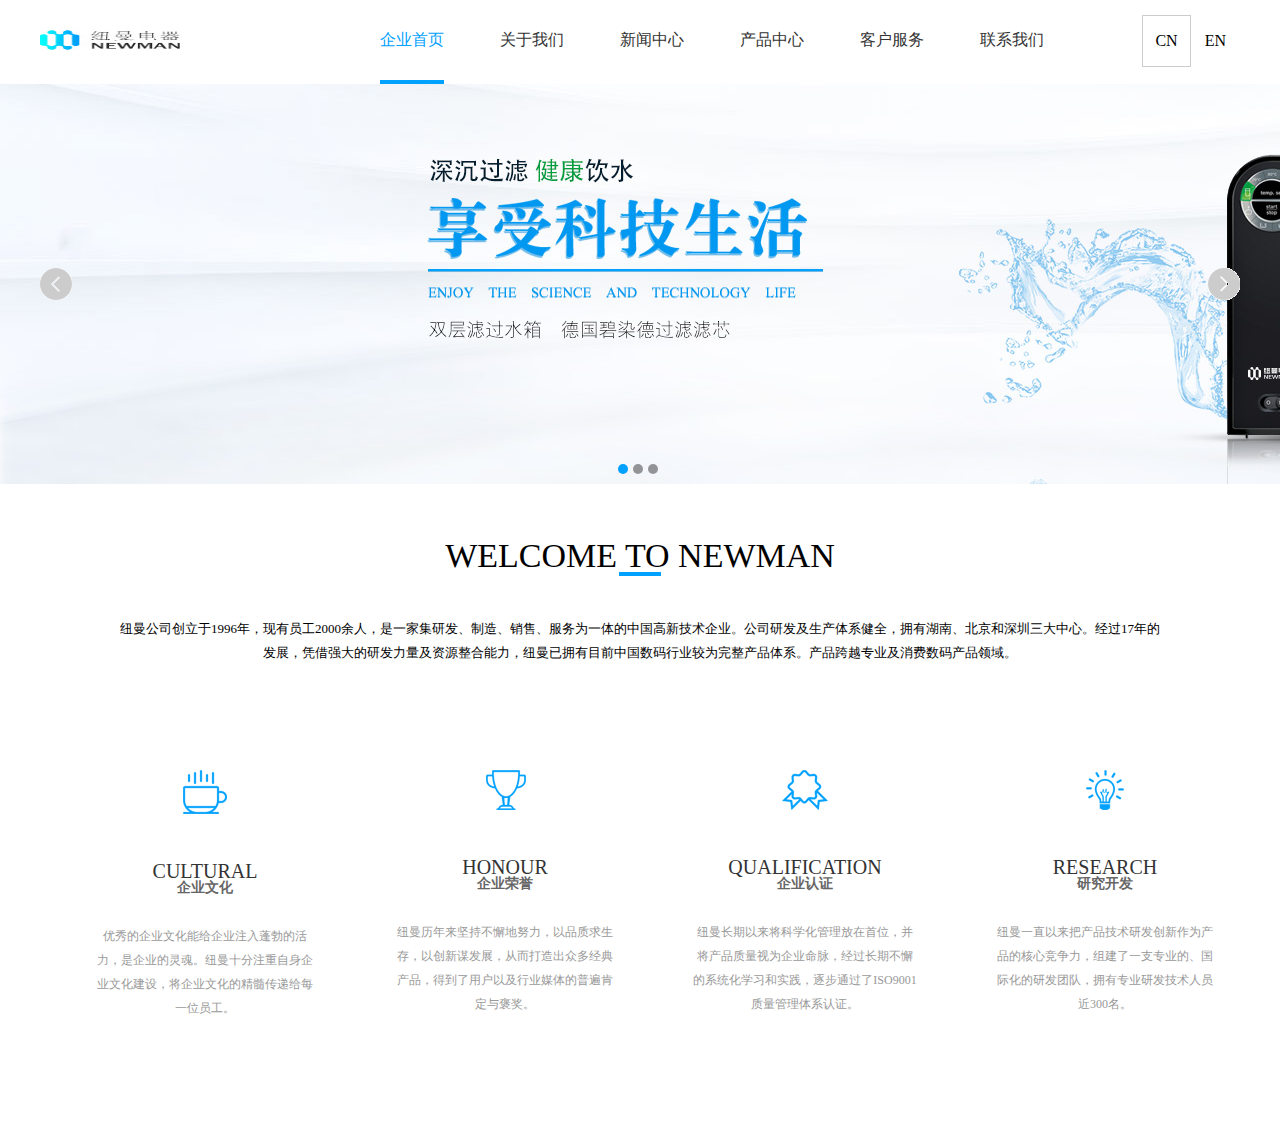
==== index.html @ f2f5bb59 "start newman" ====
<!DOCTYPE html>
<html lang="en">

<head>
    <meta charset="UTF-8">
    <meta http-equiv="X-UA-Compatible" content="IE=edge">
    <meta name="viewport" content="width=device-width, initial-scale=1.0">
    <title>纽曼官网</title>
    <!-- meta设置 -->
    <meta name="keyframes" content="纽曼官网,纽曼电器">
    <!-- content内方便SEO抓取关键字 -->
    <meta name="description" content="该网站为纽曼公司的一个产品展示网站">
    <!-- description: 网站的描述 -->
    <meta name="render" content="webkit">
    <!-- 优先对webkit浏览器进行渲染 -->

    <!-- 引入CSS -->
    <link rel="stylesheet" href="css/reset.css">
    <link rel="stylesheet" href="css/public.css">
    <link rel="stylesheet" href="css/index.css">
</head>

<body>
    <!--  导航栏 -->
    <header>
        <a href="./index.html"><img src="./home/image/logo.jpg" alt="logo" class="logo"></img>
        </a>
        <ul class="nav">
            <li><a class="active" href="./index.html">企业首页</a></li>
            <li><a href="./about/about.html">关于我们</a></li>
            <li><a href="./news/news.html">新闻中心</a></li>
            <li><a href="./produst/produst.html">产品中心</a></li>
            <li><a href="./service/service.html">客户服务</a></li>
            <li><a href="./service/service.html">联系我们</a></li>
        </ul>
        <ul class="language">
            <li>CN</li>
            <li>EN</li>
        </ul>
    </header>

    <!-- 轮播图 banner-->
    <div class="banner">
        <ul class="imgs">
            <li>
                <a href="./index.html"><img src="./home/image/banner_01.jpg" alt="banner"></a>
            </li>
            <li>
                <a href="./index.html"><img src="./home/image/banner_02.jpg" alt="banner"></a>
            </li>
            <li>
                <a href="./index.html"><img src="./home/image/banner_03.jpg" alt="banner"></a>
            </li>
        </ul>
        <!-- 控制器 -->
        <div class="prev"></div>
        <div class="next"></div>

        <!-- 计数器 -->
        <ul class="count">
            <li class="on"></li>
            <li></li>
            <li></li>
        </ul>
    </div>

    <!-- Welcome 部分 -->
    <div class="welcome">
        <h2 class="title">welcome to newman </h2>
        <p>纽曼公司创立于1996年，现有员工2000余人，是一家集研发、制造、销售、服务为一体的中国高新技术企业。公司研发及生产体系健全，拥有湖南、北京和深圳三大中心。经过17年的发展，凭借强大的研发力量及资源整合能力，纽曼已拥有目前中国数码行业较为完整产品体系。产品跨越专业及消费数码产品领域。</p>
        <ul class="classic">
            <li>
                <img src="./home/image/index-cultural01.png" alt="classic">
                <h3>cultural</h3>
                <h4>企业文化</h4>
                <p>优秀的企业文化能给企业注入蓬勃的活力，是企业的灵魂。纽曼十分注重自身企业文化建设，将企业文化的精髓传递给每一位员工。</p>
            </li>
            <li>
                <img src="./home/image/index-cultural02.png" alt="classic">
                <h3>honour</h3>
                <h4>企业荣誉</h4>
                <p>纽曼历年来坚持不懈地努力，以品质求生存，以创新谋发展，从而打造出众多经典产品，得到了用户以及行业媒体的普遍肯定与褒奖。</p>
            </li>
            <li>
                <img src="./home/image/index-cultural03.png" alt="classic">
                <h3>qualification</h3>
                <h4>企业认证</h4>
                <p>纽曼长期以来将科学化管理放在首位，并将产品质量视为企业命脉，经过长期不懈的系统化学习和实践，逐步通过了ISO9001质量管理体系认证。</p>
            </li>
            <li>
                <img src="./home/image/index-cultural04.png" alt="classic">
                <h3>research</h3>
                <h4>研究开发</h4>
                <p>纽曼一直以来把产品技术研发创新作为产品的核心竞争力，组建了一支专业的、国际化的研发团队，拥有专业研发技术人员近300名。</p>
            </li>
        </ul>
    </div>
</body>

</html>
---- css/public.css ----
/*  公共样式的CSS文件 */


/* 因为所有的样式都具有相同的导航栏，写在 public 公共的样式 */

header {
    width: 1200px;
    height: 80px;
    line-height: 80px;
    margin: 0 auto;
    background-color: #fff;
    /* overflow: hidden; */
}

header .logo {
    width: 140px;
    height: 40px;
    /* 200px logo左边的距离 */
    margin: 20px 200px 0 0;
    float: left;
}


/* nav 部分 */

.header .nav {
    float: left;
    /* 清除nav里边的浮动 */
    overflow: hidden;
}

header .nav li {
    float: left;
    /* width: 125px; */
    margin-right: 56px;
    font-size: 16px;
}


/* 添加下划线*/

header .nav li:first-child,
header .nav li:hover {
    content: '';
    display: block;
    border-bottom: 4px solid #01a1ff;
}


/*  a标签字体的颜色*/

header .nav li a {
    color: #333333;
}


/* 默认active 被点击, a的字体颜色 */

header .nav li .active {
    color: #01a1ff;
}

header .nav li:hover a {
    color: #01a1ff;
}


/* language 部分 */

header .language {
    float: right;
    overflow: hidden;
}

header .language li {
    float: left;
    width: 47px;
    height: 50px;
    /*  边框透明 */
    border: 1px solid transparent;
    line-height: 50px;
    text-align: center;
    margin-top: 15px;
}

header .language li:first-child {
    border: 1px solid #ccc;
}

header .language li:hover {
    border: 1px solid #ccc;
}


/* banner 部分 */

.banner {
    width: 100%;
    height: 400px;
    /* 给出定位 */
    position: relative;
    overflow: hidden;
}


/* 轮播图部分 */

.banner .imgs {
    /* 多张图的宽度 */
    width: 1000%;
    position: absolute;
}

.banner li {
    float: left;
}

.banner img {
    /* 图片大小 */
    width: 100%;
    height: 400px;
    cursor: default;
}


/* 控制器 */

.banner .prev,
.banner .next {
    position: absolute;
    top: 184px;
    width: 32px;
    height: 32px;
    z-index: 10;
    cursor: pointer;
}

.banner .prev {
    background: url("../home/image/index-xb2.png") no-repeat;
    left: 40px;
}

.banner .prev:hover {
    background: url("../home/image/index-xb4.png") no-repeat;
    left: 40px;
}

.banner .next {
    background: url("../home/image/index-xb1.png") no-repeat;
    right: 40px;
}

.banner .next:hover {
    background: url("../home/image/index-xb3.png") no-repeat;
    right: 40px;
}


/* 计数器 */

.banner .count {
    width: 100%;
    height: 10px;
    position: absolute;
    left: 50%;
    bottom: 10px;
    margin-left: -22.5px;
}

.banner .count li {
    float: left;
    width: 10px;
    height: 10px;
    background-color: #000;
    opacity: .4;
    border-radius: 50%;
    margin-right: 5px;
    cursor: pointer;
}

.banner .count .on {
    background-color: #01a1ff;
    opacity: 1;
}


/*  title 部分 */

.title {
    font-size: 34px;
    font-family: 'Franklin Gothic Medium';
    /* 字母全部大写 */
    text-transform: uppercase;
    text-align: center;
    /* 定位 */
    position: relative;
    margin-bottom: 44px;
}

.title:after {
    /* 设置 title 下边的下划线 */
    content: '';
    display: block;
    width: 42px;
    border-bottom: 4px solid #01a1ff;
    position: absolute;
    left: 50%;
    margin-left: -21px;
    bottom: -3px;
}
---- css/index.css ----
.welcome {
    margin: 55px auto 120px;
    width: 1200px;
}

.welcome>p {
    /* width: 1200px; */
    font-size: 13px;
    padding: 0 80px;
    line-height: 24px;
    text-align: center;
}


/* 四组图片样式 */

.welcome .classic {
    width: 1200px;
    /* 弹性布局 */
    display: flex;
    /* 与上边元素拉开距离 */
    margin-top: 105px;
    /*  */
    padding: 0 15px;
    /* justify-content: space-around: 所有子元素等分空白区域 （重要）
        弹性布局*/
    justify-content: space-around;
}

.welcome .classic li {
    /* 所有的li ， 所占的宽度 227px*/
    flex: 0 0 227px;
    text-align: center;
}


/* 设置classic 中的字体 */

.welcome .classic h3 {
    font-size: 20px;
    color: #333;
    /* 单词全部大写 */
    text-transform: uppercase;
    /* h3 的上边距 */
    margin-top: 44px;
    font-weight: 900px;
}

.welcome .classic h4 {
    font-size: 14px;
    color: #666;
    /* 盒子下边距 */
    margin-bottom: 29px;
    font-weight: 800;
}

.welcome .classic p {
    font-size: 12px;
    color: #999;
    line-height: 24px;
}
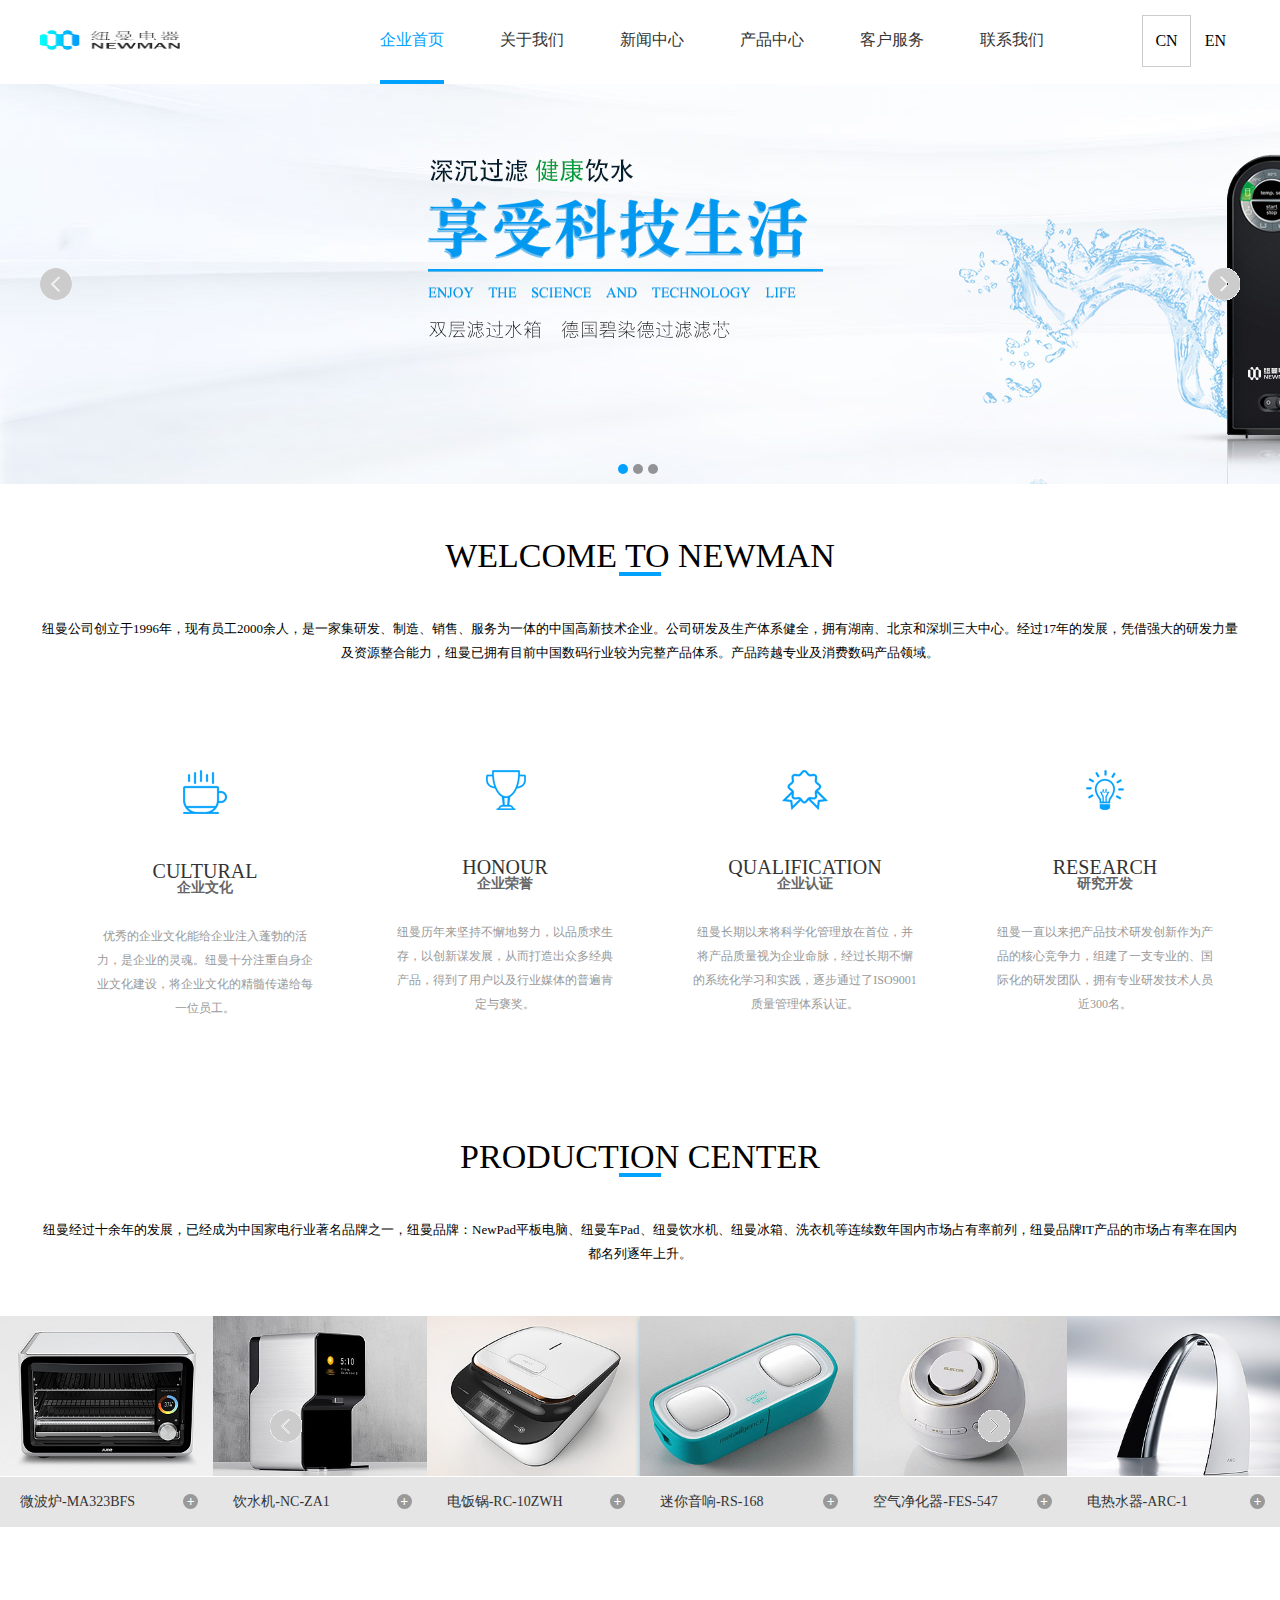
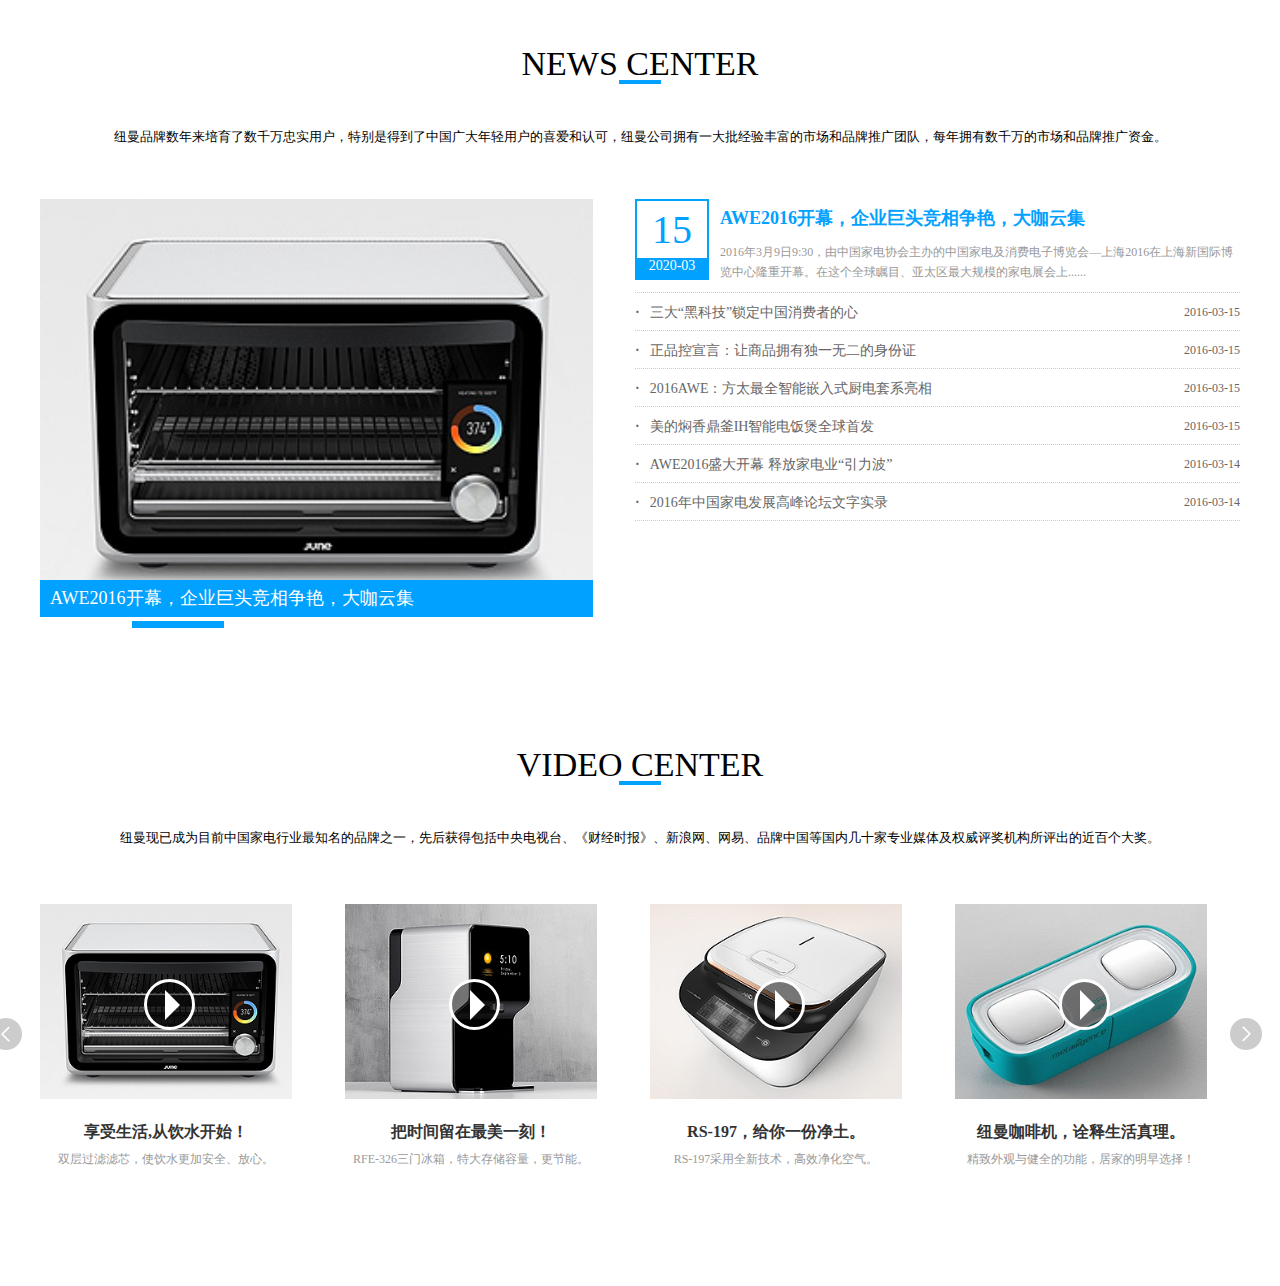
==== commit 001ea649: "Change index.html and index.css" ====
--- a/index.html
+++ b/index.html
@@ -67,7 +67,7 @@
     <!-- Welcome 部分 -->
     <div class="welcome">
         <h2 class="title">welcome to newman </h2>
-        <p>纽曼公司创立于1996年，现有员工2000余人，是一家集研发、制造、销售、服务为一体的中国高新技术企业。公司研发及生产体系健全，拥有湖南、北京和深圳三大中心。经过17年的发展，凭借强大的研发力量及资源整合能力，纽曼已拥有目前中国数码行业较为完整产品体系。产品跨越专业及消费数码产品领域。</p>
+        <p class="index-p">纽曼公司创立于1996年，现有员工2000余人，是一家集研发、制造、销售、服务为一体的中国高新技术企业。公司研发及生产体系健全，拥有湖南、北京和深圳三大中心。经过17年的发展，凭借强大的研发力量及资源整合能力，纽曼已拥有目前中国数码行业较为完整产品体系。产品跨越专业及消费数码产品领域。</p>
         <ul class="classic">
             <li>
                 <img src="./home/image/index-cultural01.png" alt="classic">
@@ -95,6 +95,159 @@
             </li>
         </ul>
     </div>
+
+    <!-- production center 产品中心 -->
+    <div class="pro-center">
+        <h2 class="title">PRODUCTION CENTER</h2>
+        <p class="index-p">纽曼经过十余年的发展，已经成为中国家电行业著名品牌之一，纽曼品牌：NewPad平板电脑、纽曼车Pad、纽曼饮水机、纽曼冰箱、洗衣机等连续数年国内市场占有率前列，纽曼品牌IT产品的市场占有率在国内都名列逐年上升。</p>
+        <ul class="pro-list">
+            <li>
+                <a href="#">
+                    <img src="./home/image/pro-center1.jpg" alt="product">
+                    <span class="pro-title">
+                        <span>微波炉-MA323BFS</span>
+                    <span class="add">+</span>
+                    </span>
+                </a>
+            </li>
+            <li>
+                <a href="#">
+                    <img src="./home/image/pro-center2.jpg" alt="product">
+                    <span class="pro-title">
+                        <span>饮水机-NC-ZA1</span>
+                    <span class="add">+</span>
+                    </span>
+                </a>
+            </li>
+            <li>
+                <a href="#">
+                    <img src="./home/image/pro-center3.jpg" alt="product">
+                    <span class="pro-title">
+                    <span>电饭锅-RC-10ZWH</span>
+                    <span class="add">+</span>
+                    </span>
+                </a>
+            </li>
+            <li>
+                <a href="#">
+                    <img src="./home/image/pro-center4.jpg" alt="product">
+                    <span class="pro-title">
+                    <span>迷你音响-RS-168</span>
+                    <span class="add">+</span>
+                    </span>
+                </a>
+            </li>
+            <li>
+                <a href="#">
+                    <img src="./home/image/pro-center5.jpg" alt="product">
+                    <span class="pro-title">
+                    <span>空气净化器-FES-547</span>
+                    <span class="add">+</span>
+                    </span>
+                </a>
+            </li>
+            <li>
+                <a href="#">
+                    <img src="./home/image/pro-center6.jpg" alt="product">
+                    <span class="pro-title">
+                    <span>电热水器-ARC-1</span>
+                    <span class="add">+</span>
+                    </span>
+                </a>
+            </li>
+        </ul>
+        <div class="prev"></div>
+        <div class="next"></div>
+    </div>
+
+    <!-- New center 新闻中心 -->
+    <div class="news-center">
+        <h2 class="title">NEWS CENTER</h2>
+        <p class="index-p">纽曼品牌数年来培育了数千万忠实用户，特别是得到了中国广大年轻用户的喜爱和认可，纽曼公司拥有一大批经验丰富的市场和品牌推广团队，每年拥有数千万的市场和品牌推广资金。</p>
+        <div class="news-show">
+            <div class="news-left">
+                <img src="./home/image/pro-center1.jpg" alt="news">
+                <p>AWE2016开幕，企业巨头竞相争艳，大咖云集</p>
+                <ul>
+                    <li></li>
+                    <li class="news-active"></li>
+                    <li></li>
+                    <li></li>
+                    <li></li>
+                    <li></li>
+                </ul>
+            </div>
+            <div class="news-right">
+                <div class="news-dateil">
+                    <!-- 日期 -->
+                    <div class="news-date">
+                        <span>15</span>
+                        <span>2020-03</span>
+                    </div>
+                    <!-- 新闻上边内容 -->
+                    <div class="news-content">
+                        <span class="h2">AWE2016开幕，企业巨头竞相争艳，大咖云集</span>
+                        <span class="p">2016年3月9日9:30，由中国家电协会主办的中国家电及消费电子博览会—上海2016在上海新国际博览中心隆重开幕。在这个全球瞩目、亚太区最大规模的家电展会上......</span>
+                    </div>
+                    <!-- 清除浮动 -->
+                    <div class="clear" style="clear:both;"></div>
+                    <ul class="news-list">
+                        <li><a href="#"><i>·</i>三大“黑科技”锁定中国消费者的心  <small>2016-03-15</small></a></li>
+                        <li><a href="#"><i>·</i>正品控宣言：让商品拥有独一无二的身份证   <small>2016-03-15</small></a></li>
+                        <li><a href="#"><i>·</i>2016AWE：方太最全智能嵌入式厨电套系亮相  <small>2016-03-15</small></a></li>
+                        <li><a href="#"><i>·</i>美的焖香鼎釜IH智能电饭煲全球首发   <small>2016-03-15</small></a></li>
+                        <li><a href="#"><i>·</i>AWE2016盛大开幕 释放家电业“引力波”  <small>2016-03-14</small></a></li>
+                        <li><a href="#"><i>·</i>2016年中国家电发展高峰论坛文字实录  <small>2016-03-14</small></a></li>
+                    </ul>
+                </div>
+            </div>
+        </div>
+    </div>
+
+    <!--  video center  -->
+    <div class="video-center">
+        <h2 class="title">video center</h2>
+        <p class="index-p">纽曼现已成为目前中国家电行业最知名的品牌之一，先后获得包括中央电视台、《财经时报》、新浪网、网易、品牌中国等国内几十家专业媒体及权威评奖机构所评出的近百个大奖。</p>
+
+        <ul class="video-list">
+            <li>
+                <a href="#">
+                    <img src="./home/image/pro-center1.jpg" alt="video">
+                    <span class="play"></span>
+                    <span class="video-title">享受生活,从饮水开始！</span>
+                    <span class="video-desc">双层过滤滤芯，使饮水更加安全、放心。</span>
+                </a>
+            </li>
+            <li>
+                <a href="#">
+                    <img src="./home/image/pro-center2.jpg" alt="video">
+                    <span class="play"></span>
+                    <span class="video-title">把时间留在最美一刻！</span>
+                    <span class="video-desc">RFE-326三门冰箱，特大存储容量，更节能。</span>
+                </a>
+            </li>
+            <li>
+                <a href="#">
+                    <img src="./home/image/pro-center3.jpg" alt="video">
+                    <span class="play"></span>
+                    <span class="video-title">RS-197，给你一份净土。</span>
+                    <span class="video-desc">RS-197采用全新技术，高效净化空气。</span>
+                </a>
+            </li>
+            <li>
+                <a href="#">
+                    <img src="./home/image/pro-center4.jpg" alt="video">
+                    <span class="play"></span>
+                    <span class="video-title">纽曼咖啡机，诠释生活真理。</span>
+                    <span class="video-desc">精致外观与健全的功能，居家的明早选择！</span>
+                </a>
+            </li>
+        </ul>
+        <div class="prev"></div>
+        <div class="next"></div>
+    </div>
+
+    <!-- footer 部分 -->
 </body>
 
 </html>--- a/css/public.css
+++ b/css/public.css
@@ -125,8 +125,8 @@
 
 /* 控制器 */
 
-.banner .prev,
-.banner .next {
+.prev,
+.next {
     position: absolute;
     top: 184px;
     width: 32px;
@@ -135,22 +135,22 @@
     cursor: pointer;
 }
 
-.banner .prev {
+.prev {
     background: url("../home/image/index-xb2.png") no-repeat;
     left: 40px;
 }
 
-.banner .prev:hover {
+.prev:hover {
     background: url("../home/image/index-xb4.png") no-repeat;
     left: 40px;
 }
 
-.banner .next {
+.next {
     background: url("../home/image/index-xb1.png") no-repeat;
     right: 40px;
 }
 
-.banner .next:hover {
+.next:hover {
     background: url("../home/image/index-xb3.png") no-repeat;
     right: 40px;
 }
@@ -207,4 +207,16 @@
     left: 50%;
     margin-left: -21px;
     bottom: -3px;
+}
+
+
+/* 首页 p 标签 */
+
+.index-p {
+    width: 1200px;
+    font-family: 微软雅黑;
+    font-size: 13px;
+    line-height: 24px;
+    text-align: center;
+    margin: 0 auto;
 }--- a/css/index.css
+++ b/css/index.css
@@ -1,14 +1,6 @@
 .welcome {
     margin: 55px auto 120px;
     width: 1200px;
-}
-
-.welcome>p {
-    /* width: 1200px; */
-    font-size: 13px;
-    padding: 0 80px;
-    line-height: 24px;
-    text-align: center;
 }
 
 
@@ -58,4 +50,367 @@
     font-size: 12px;
     color: #999;
     line-height: 24px;
+}
+
+
+/* 处理第二栏的轮播图 */
+
+.pro-center {
+    margin-bottom: 120px;
+    position: relative;
+}
+
+.pro-center .pro-list {
+    width: 100%;
+    overflow: hidden;
+    margin-top: 50px;
+}
+
+.pro-center .pro-list li {
+    float: left;
+    position: relative;
+    width: 16.666%;
+    border: 0px solid transparent;
+    /* box-sizing: border-box; 盒子所有的宽度 */
+    box-sizing: border-box;
+    /* padding */
+}
+
+.pro-center .pro-list li img {
+    /* img 宽度 */
+    width: 100%;
+    cursor: default;
+}
+
+.pro-center .pro-list li:hover .pro-title {
+    background-color: #01a1ff;
+    color: #fff;
+}
+
+.pro-center .pro-list li:hover .pro-title .add {
+    background-color: #fff;
+    color: #01a1ff;
+}
+
+.pro-center .pro-title {
+    /* 图片下的文字 */
+    width: 100%;
+    height: 50px;
+    display: block;
+    background-color: #e5e5e5;
+    line-height: 50px;
+    font-size: 14px;
+    color: #333;
+    position: relative;
+    margin-top: -2px;
+}
+
+.pro-center .pro-title span:first-child {
+    padding-left: 20px;
+}
+
+.pro-center .pro-title .add {
+    /* + 号 */
+    position: absolute;
+    width: 15px;
+    height: 15px;
+    line-height: 15px;
+    display: block;
+    background-color: #999999;
+    border-radius: 50%;
+    top: 17.5px;
+    right: 15px;
+    color: #fff;
+    text-align: center;
+    font-weight: 900;
+}
+
+
+/*  轮播图按钮，选自公共样式 public.css ,然后通过定位*/
+
+.pro-center .prev,
+.pro-center .next {
+    position: absolute;
+}
+
+.pro-center .prev {
+    top: 270px;
+    left: 270px;
+}
+
+.pro-center .next {
+    top: 270px;
+    right: 270px;
+}
+
+
+/* news 新闻中心  */
+
+.news-center {
+    width: 1200px;
+    margin: 0 auto 120px;
+}
+
+.news-show {
+    margin-top: 50px;
+    overflow: hidden;
+    /* 定位 */
+    position: relative;
+}
+
+.news-show .news-left {
+    float: left;
+}
+
+.news-show .news-left img {
+    width: 553px;
+}
+
+.news-show .news-left p {
+    font-size: 18px;
+    text-transform: uppercase;
+    height: 37px;
+    width: 553px;
+    line-height: 37px;
+    position: absolute;
+    background-color: #01a1ff;
+    color: #fff;
+    bottom: 11px;
+    padding-left: 10px;
+    box-sizing: border-box;
+}
+
+
+/* 图片下的下划线 */
+
+.news-show .news-left li {
+    float: left;
+    width: 92px;
+    height: 7px;
+    background-color: #fff;
+    margin-top: 4px;
+}
+
+.news-show .news-left li.news-active {
+    background-color: #01a1ff;
+}
+
+
+/* new-right  */
+
+.news-center .news-show .news-right {
+    /* 总的宽度 */
+    width: 605px;
+    float: right;
+}
+
+.news-right .news-dateil {
+    /* 清除浮动 */
+    overflow: hidden;
+}
+
+.news-right .news-dateil .news-date {
+    /* 左浮动 */
+    float: left;
+    width: 70px;
+    height: 77px;
+    border: 2px solid #01a1ff;
+    display: block;
+    margin-right: 10px;
+}
+
+.news-right .news-dateil .news-date span:first-child {
+    font: 40px Tahoma;
+    display: block;
+    line-height: 57px;
+    text-align: center;
+    height: 57px;
+    color: #01a1ff;
+}
+
+.news-right .news-dateil .news-date span:last-child {
+    display: block;
+    height: 20px;
+    line-height: 20px;
+    text-align: center;
+    color: #fff;
+    font: 14px Tahoma;
+    background-color: #01a1ff;
+}
+
+.news-right .news-dateil .news-content {
+    float: right;
+    width: 520px;
+    /* 排在一行上 */
+    display: block;
+    margin-bottom: 10px;
+}
+
+.news-right .news-dateil .news-content .h2 {
+    color: #01a1ff;
+    font-size: 18px;
+    margin: 10px 0 15px;
+    display: block;
+    font-weight: 900;
+}
+
+.news-right .news-dateil .news-content .p {
+    font-size: 12px;
+    color: #999;
+    line-height: 20px;
+    display: block;
+}
+
+
+/* .news-right  --list  */
+
+.news-right .news-list {
+    /* 没有给到 a 标签 */
+    font-size: 14px;
+    color: #666;
+}
+
+.news-right .news-list li {
+    padding: 13px 0 10px;
+    border-top: 1px dotted #ccc;
+}
+
+.news-right .news-list li a {
+    font-size: 14px;
+    color: #666;
+}
+
+.news-right .news-list li:last-child {
+    border-bottom: 1px dotted #ccc;
+}
+
+.news-right .news-list li i {
+    font-weight: 900;
+    margin-right: 10px;
+}
+
+.news-right .news-list li small {
+    position: absolute;
+    font-size: 12px;
+    right: 0;
+}
+
+
+/*  video 部分 */
+
+.video-center {
+    width: 1200px;
+    margin: 0 auto;
+    position: relative;
+}
+
+.video-list {
+    /* 上边距 */
+    margin-top: 54px;
+    overflow: hidden;
+}
+
+.video-list li img {
+    /* 设置图片大小 */
+    width: 260px;
+    height: 195px;
+    display: block;
+}
+
+.video-list li {
+    float: left;
+    width: 252px;
+    margin-right: 53px;
+    text-align: center;
+    /* 定位,为play的video键  */
+    position: relative;
+    /* li 标签清除浮动， 清除多出的部分 */
+    overflow: hidden;
+    margin-bottom: 120px;
+}
+
+.video-center li:last-child {
+    /* 最后一个没有缩进 */
+    margin-right: 0;
+}
+
+
+/* 增加视频的按钮 */
+
+.video-list .play {
+    display: block;
+    width: 45px;
+    height: 45px;
+    border: 3px solid #fff;
+    background-color: rgba(0, 0, 0, .5);
+    /* 圆角 */
+    border-radius: 50%;
+    position: absolute;
+    left: 104px;
+    top: 75px;
+}
+
+
+/* 设置 video 的三角 */
+
+.video-list .play:after {
+    content: '';
+    display: block;
+    /* 15个像素的透明边框 */
+    border: 15px solid transparent;
+    border-left-color: #fff;
+    position: absolute;
+    left: 18px;
+    top: 8px;
+}
+
+.video-list .video-title {
+    margin: 25px 0 10px;
+    color: #333;
+    font-weight: bold;
+    font-size: 16px;
+    display: block;
+}
+
+.video-list .video-desc {
+    font-size: 12px;
+    color: #999;
+}
+
+.video-list li:hover {
+    /* 边框阴影 */
+    box-shadow: 3px 3px 3px #01a1ff, -3px -3px 3px #01a1ff;
+}
+
+.video-list li:hover .video-title {
+    color: #01a1ff;
+}
+
+
+/*  视频键 hover 显示突出效果 */
+
+.video-list li:hover .play {
+    /* video 加上视频键 */
+    width: 54px;
+    height: 54px;
+    border: 3px solid #01a1ff;
+    background-color: rgba(255, 255, 255, .5);
+    left: 100px;
+    top: 73px;
+}
+
+.video-list li:hover .play:after {
+    border-left-color: #01a1ff;
+    left: 21px;
+    top: 11px;
+}
+
+.video-center .prev {
+    left: -50px;
+    top: 270px;
+}
+
+.video-center .next {
+    right: -22px;
+    top: 270px;
 }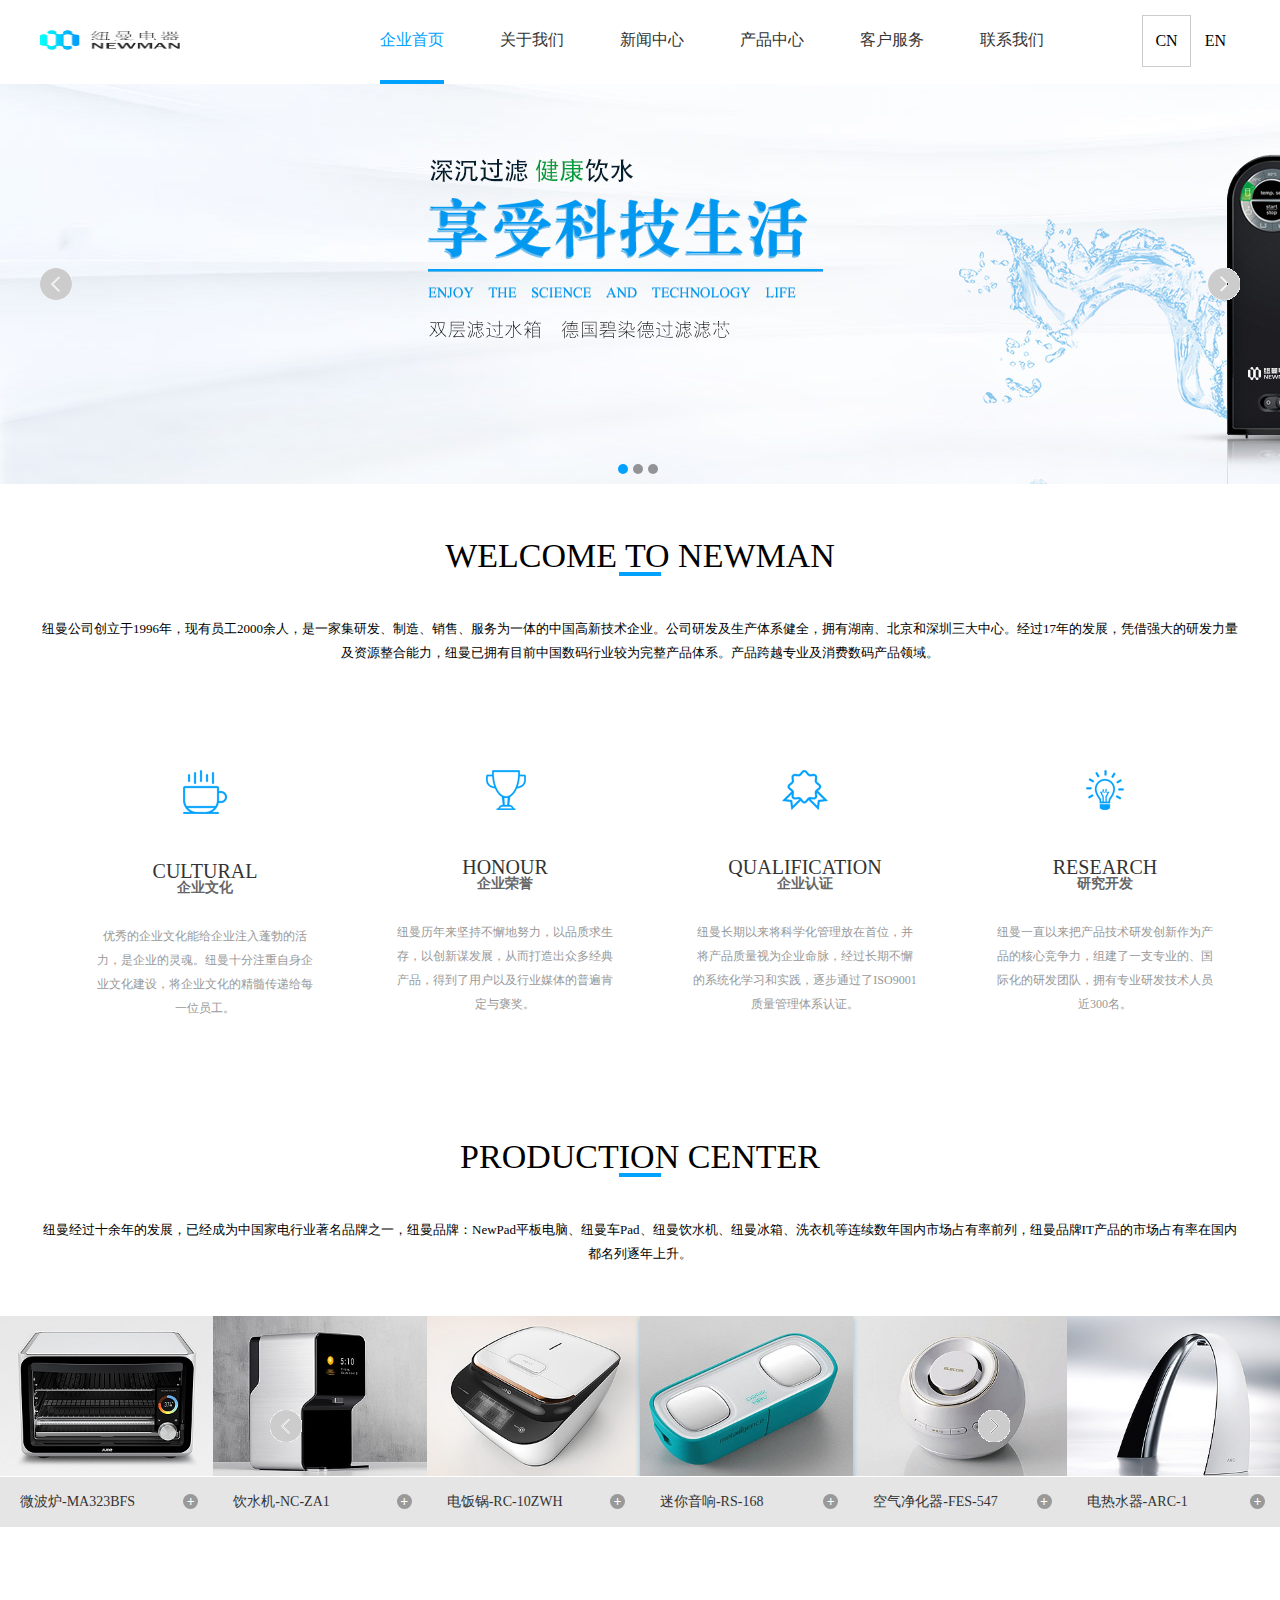
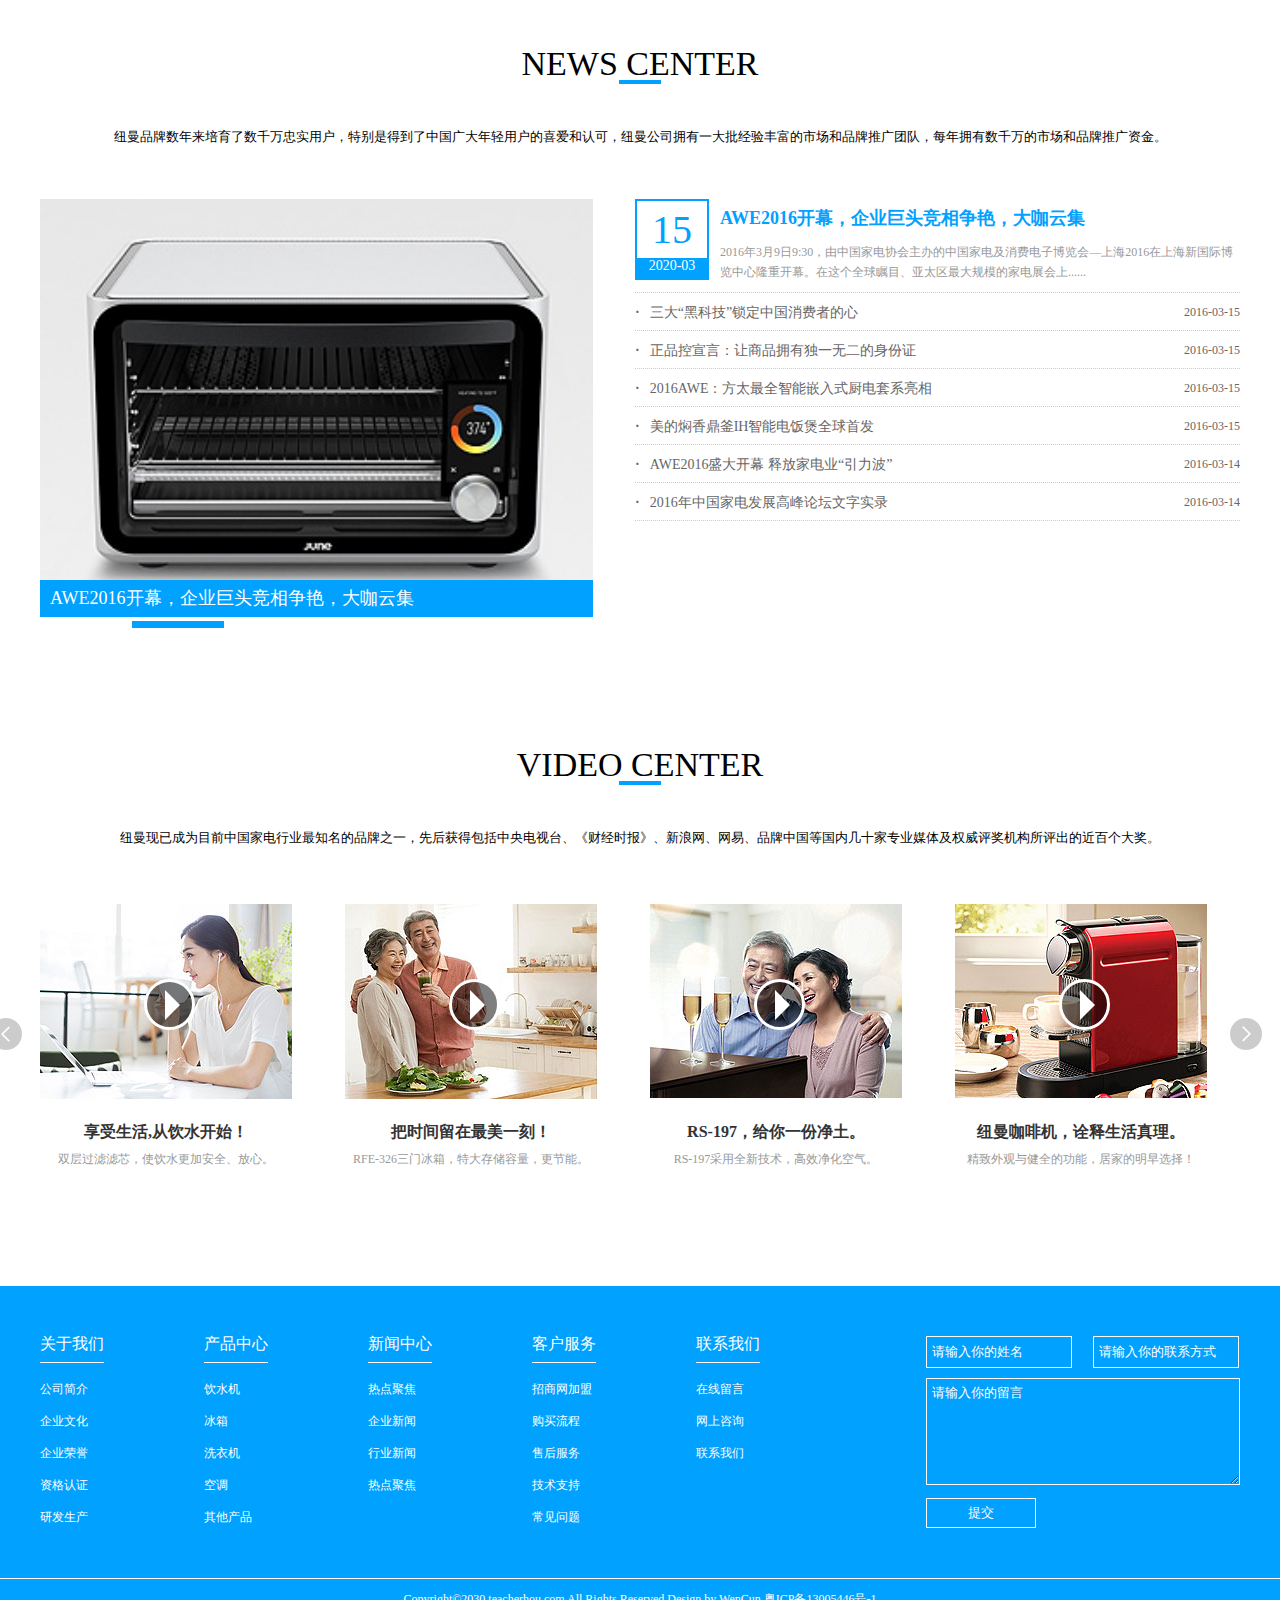
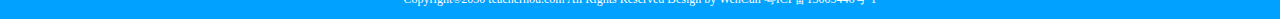
==== commit d4512360: ":tada: newman project" ====
--- a/index.html
+++ b/index.html
@@ -26,7 +26,7 @@
         <a href="./index.html"><img src="./home/image/logo.jpg" alt="logo" class="logo"></img>
         </a>
         <ul class="nav">
-            <li><a class="active" href="./index.html">企业首页</a></li>
+            <li class="nav-active"><a class="active" href="./index.html">企业首页</a></li>
             <li><a href="./about/about.html">关于我们</a></li>
             <li><a href="./news/news.html">新闻中心</a></li>
             <li><a href="./produst/produst.html">产品中心</a></li>
@@ -212,7 +212,7 @@
         <ul class="video-list">
             <li>
                 <a href="#">
-                    <img src="./home/image/pro-center1.jpg" alt="video">
+                    <img src="./home/image/video_06.jpg" alt="video">
                     <span class="play"></span>
                     <span class="video-title">享受生活,从饮水开始！</span>
                     <span class="video-desc">双层过滤滤芯，使饮水更加安全、放心。</span>
@@ -220,7 +220,7 @@
             </li>
             <li>
                 <a href="#">
-                    <img src="./home/image/pro-center2.jpg" alt="video">
+                    <img src="./home/image/video_08.jpg" alt="video">
                     <span class="play"></span>
                     <span class="video-title">把时间留在最美一刻！</span>
                     <span class="video-desc">RFE-326三门冰箱，特大存储容量，更节能。</span>
@@ -228,7 +228,7 @@
             </li>
             <li>
                 <a href="#">
-                    <img src="./home/image/pro-center3.jpg" alt="video">
+                    <img src="./home/image/video_11.jpg" alt="video">
                     <span class="play"></span>
                     <span class="video-title">RS-197，给你一份净土。</span>
                     <span class="video-desc">RS-197采用全新技术，高效净化空气。</span>
@@ -236,7 +236,7 @@
             </li>
             <li>
                 <a href="#">
-                    <img src="./home/image/pro-center4.jpg" alt="video">
+                    <img src="./home/image/video_13.jpg" alt="video">
                     <span class="play"></span>
                     <span class="video-title">纽曼咖啡机，诠释生活真理。</span>
                     <span class="video-desc">精致外观与健全的功能，居家的明早选择！</span>
@@ -248,6 +248,68 @@
     </div>
 
     <!-- footer 部分 -->
+    <footer>
+        <div class="footer">
+            <div class="footer-content">
+                <!-- 左边导航 -->
+                <div class="footer-nav">
+                    <dl>
+                        <dt><a href="#">关于我们</a></dt>
+                        <dd><a href="#">公司简介</a></dd>
+                        <dd><a href="#">企业文化</a></dd>
+                        <dd><a href="#">企业荣誉</a></dd>
+                        <dd><a href="#">资格认证</a></dd>
+                        <dd><a href="#">研发生产</a></dd>
+                    </dl>
+                    <dl>
+                        <dt><a href="#">产品中心</a></dt>
+                        <dd><a href="#">饮水机</a></dd>
+                        <dd><a href="#">冰箱</a></dd>
+                        <dd><a href="#">洗衣机</a></dd>
+                        <dd><a href="#">空调</a></dd>
+                        <dd><a href="#">其他产品</a></dd>
+                    </dl>
+                    <dl>
+                        <dt><a href="#">新闻中心</a></dt>
+                        <dd><a href="#">热点聚焦</a></dd>
+                        <dd><a href="#">企业新闻</a></dd>
+                        <dd><a href="#">行业新闻</a></dd>
+                        <dd><a href="#">热点聚焦</a></dd>
+                    </dl>
+                    <dl>
+                        <dt><a href="#">客户服务</a></dt>
+                        <dd><a href="#">招商网加盟</a></dd>
+                        <dd><a href="#">购买流程</a></dd>
+                        <dd><a href="#">售后服务</a></dd>
+                        <dd><a href="#">技术支持</a></dd>
+                        <dd><a href="#">常见问题</a></dd>
+                    </dl>
+                    <dl>
+                        <dt><a href="#">联系我们</a></dt>
+                        <dd><a href="#">在线留言</a></dd>
+                        <dd><a href="#">网上咨询</a></dd>
+                        <dd><a href="#">联系我们</a></dd>
+                    </dl>
+                </div>
+                <!-- 右边表单 -->
+                <form action="#" class="footer-concat">
+                    <p>
+                        <input type="text" name="name" id="name" placeholder="请输入你的姓名">
+                        <input type="tel" placeholder="请输入你的联系方式">
+                    </p>
+                    <p>
+                        <textarea cols="30" rows="10" placeholder="请输入你的留言"></textarea>
+                    </p>
+                    <p>
+                        <input type="button" value="提交">
+                    </p>
+                </form>
+            </div>
+        </div>
+        <p class="copyright">
+            Copyright&copy;2030 teacherhou.com All Rights Reserved Design by WenCun 粤ICP备13005446号-1
+        </p>
+    </footer>
 </body>
 
 </html>--- a/css/public.css
+++ b/css/public.css
@@ -39,7 +39,7 @@
 
 /* 添加下划线*/
 
-header .nav li:first-child,
+.nav-active,
 header .nav li:hover {
     content: '';
     display: block;
@@ -219,4 +219,325 @@
     line-height: 24px;
     text-align: center;
     margin: 0 auto;
+}
+
+
+/* 公共样式侧边栏  */
+
+aside {
+    width: 200px;
+    /* 左浮动 */
+    float: left;
+    margin-right: 45px;
+    border: 1px solid #01a1ff;
+}
+
+aside .aside-title {
+    /* 蓝色边框 */
+    padding: 30px 0 24px;
+    background-color: #01a1ff;
+    text-align: center;
+    color: #fff;
+}
+
+aside .aside-title .title {
+    /* 盒子下边距 */
+    padding-bottom: 10px;
+    margin-bottom: 15px;
+    font-size: 26px;
+}
+
+aside .aside-title p {
+    font-size: 14px;
+}
+
+aside .aside-title .title:after {
+    border-color: #fff;
+}
+
+
+/* about-title 侧边 nav  */
+
+aside .aside-nav {
+    padding: 9px 14px 9px;
+    font-size: 18px;
+}
+
+aside .aside-nav li {
+    width: 172px;
+    text-align: center;
+    padding: 8px 0;
+    margin-bottom: 20px;
+}
+
+aside .aside-nav li:last-child {
+    margin-bottom: 0;
+}
+
+aside .aside-nav li:hover {
+    background-color: #01a1ff;
+    border-radius: 15px;
+}
+
+aside .aside-nav li:hover a {
+    color: #fff;
+}
+
+aside .aside-nav li a {
+    color: #666;
+}
+
+aside .aside-nav li i {
+    font-weight: bold;
+    margin-right: 3px;
+}
+
+aside .aside-nav .aside-active {
+    /* active  */
+    background-color: #01a1ff;
+    border-radius: 15px;
+}
+
+.aside-active a {
+    color: #fff !important;
+}
+
+.aside {
+    float: left;
+}
+
+.aside aside {
+    /* 清除浮动 */
+    clear: both;
+}
+
+.aside aside:first-child {
+    margin-bottom: 40px;
+}
+
+
+/* 产品 search 框 */
+
+.aside .search {
+    position: relative;
+    overflow: hidden;
+}
+
+.aside .search input {
+    width: 137px;
+    height: 36px;
+    display: block;
+    margin: 9px 13px;
+    padding: 0 25px 0 10px;
+    color: #333333;
+    border: 1px solid #01a1ff;
+}
+
+.aside .search span {
+    color: #01a1ff;
+    position: absolute;
+    right: 16px;
+    top: 23px;
+}
+
+
+/* content-title 右边栏 公共样式部分  标题描述 */
+
+.content-title {
+    padding: 0 18px 10px 0;
+    border-bottom: 1px solid #d3d3d3;
+    position: relative;
+    overflow: hidden;
+}
+
+.content-title h3 {
+    float: left;
+    margin-left: 20px;
+    padding: 8px;
+    font-size: 28px;
+    color: #333;
+    border-left: 3px solid #01a1ff;
+}
+
+.content-title h3 span {
+    color: #666;
+    font-size: 14px;
+    text-transform: uppercase;
+}
+
+.content-title .crumbs-nav {
+    float: right;
+    color: #999;
+    font-size: 12px;
+    position: absolute;
+    right: 10px;
+    bottom: 17px;
+}
+
+.content-title .crumbs-nav a {
+    color: #999;
+}
+
+.content-title .crumbs-nav span {
+    color: #01a1ff;
+}
+
+
+/*  footer 部分 */
+
+footer {
+    width: 100%;
+    background-color: #01a1ff;
+}
+
+.footer {
+    width: 100%;
+    border-bottom: 1px solid #fff;
+}
+
+footer a {
+    color: #fff;
+}
+
+.footer-content {
+    /* 版心宽度 */
+    width: 1200px;
+    /* 盒子居中 */
+    margin: 0 auto;
+    /* 上下距离 */
+    padding: 50px 0;
+    /* 清除浮动 */
+    overflow: hidden;
+}
+
+.footer .footer-nav {
+    float: left;
+}
+
+.footer .footer-nav dl {
+    /* dl 下的浮动 */
+    float: left;
+    /* 往左偏移 100px 拉开距离 */
+    margin-right: 100px;
+}
+
+.footer .footer-nav dl:last-child {
+    /* 去除最后一组没有偏移 */
+    margin-right: 0;
+}
+
+.footer .footer-nav dl dt {
+    /* 列表标题 */
+    font-size: 16px;
+    padding-bottom: 10px;
+    border-bottom: 1px solid #fff;
+}
+
+.footer .footer-nav dl dd {
+    font-size: 12px;
+    /* 列表元素边距 */
+    padding-top: 20px;
+}
+
+
+/* 右边表单 */
+
+.footer .footer-concat {
+    float: right;
+}
+
+.footer .footer-concat input {
+    width: 134px;
+    height: 30px;
+    outline: none;
+    border: 1px solid #fff;
+    background-color: #01a1ff;
+    color: #fff;
+    padding: 0 5px;
+}
+
+.footer .footer-concat textarea {
+    /* display: block; */
+    width: 302px;
+    height: 95px;
+    outline: none;
+    border: 1px solid #fff;
+    background-color: #01a1ff;
+    color: #fff;
+    padding: 5px;
+    margin: 10px 0;
+}
+
+.footer .footer-concat input:first-child {
+    margin-right: 17px;
+}
+
+.footer .footer-concat input::placeholder,
+.footer .footer-concat textarea::placeholder {
+    /* 修改表单字体颜色 */
+    color: #fff;
+}
+
+.footer .footer-concat input[type=button] {
+    width: 110px;
+    height: 30px;
+}
+
+footer .copyright {
+    text-align: center;
+    height: 40px;
+    line-height: 40px;
+    color: #fff;
+    font-size: 12px;
+}
+
+
+/*banner*/
+
+.banner img.banner-img {
+    width: 100%;
+    height: 400px;
+}
+
+
+/*container*/
+
+
+/*  news 新闻部分  */
+
+.container {
+    width: 1218px;
+    margin: 60px auto 90px;
+    overflow: hidden;
+}
+
+.container-content {
+    width: 953px;
+    float: left;
+}
+
+.pages {
+    position: relative;
+    left: 287px;
+}
+
+.pages li {
+    width: 30px;
+    height: 30px;
+    line-height: 30px;
+    display: inline-block;
+    background-color: #e5e5e5;
+    text-align: center;
+    color: #999999;
+}
+
+.pages li:nth-child(2),
+.pages li:hover {
+    background-color: #01a1ff;
+    color: #fff;
+}
+
+.pages li:first-child,
+.pages li:last-child {
+    width: 92px;
 }